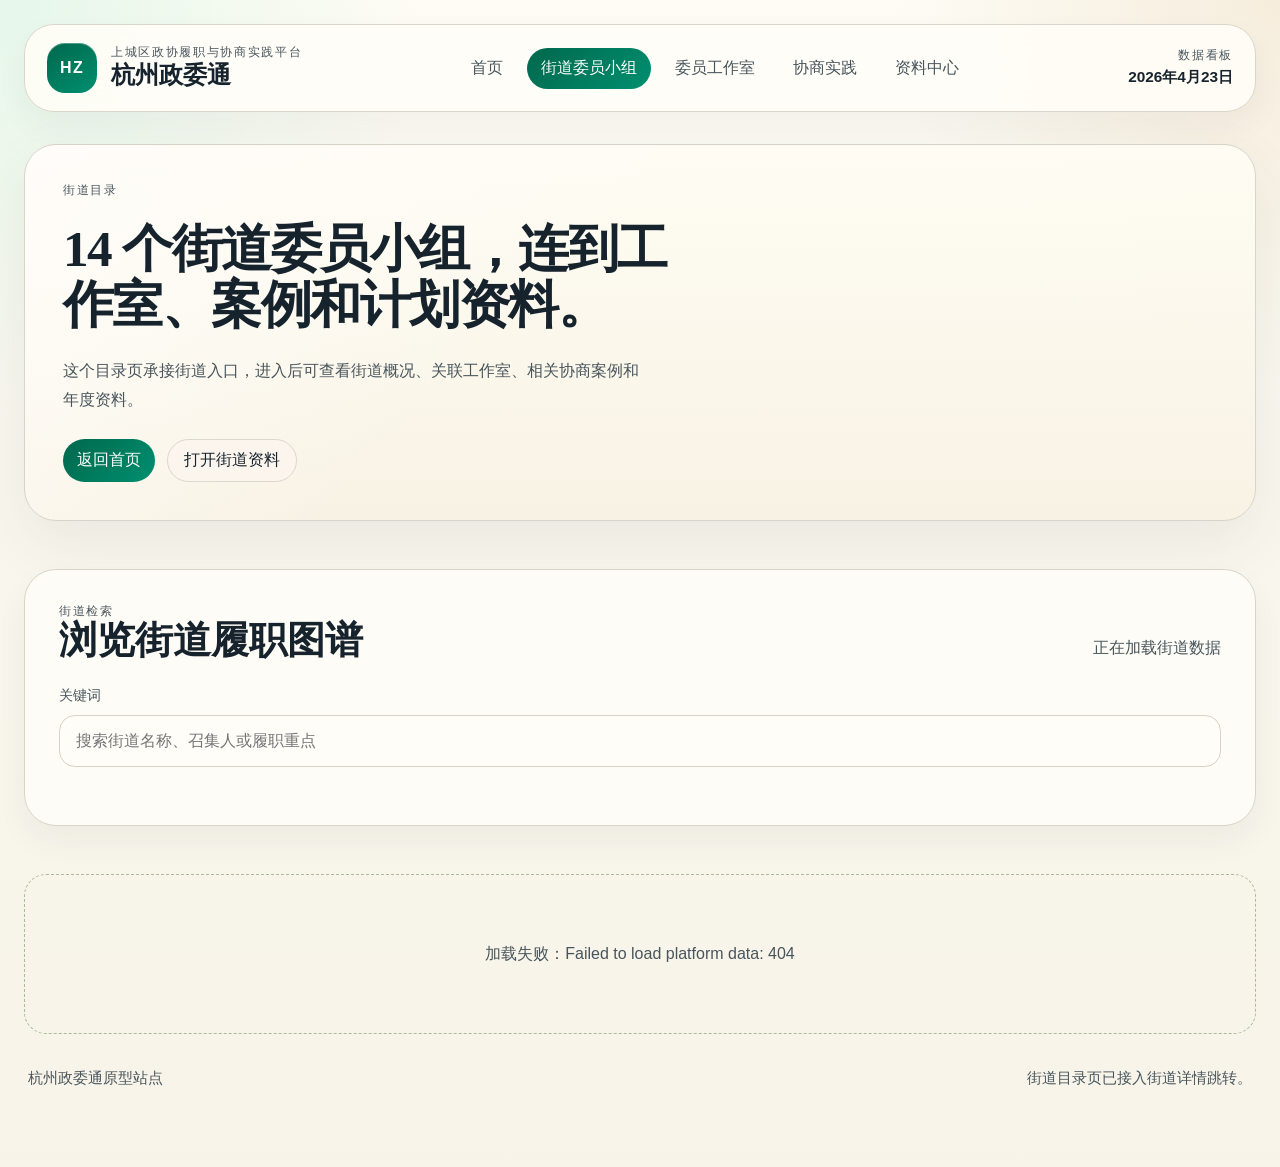
==== streets.html @ ad120f7b "Initial commit" ====
<!DOCTYPE html>
<html lang="zh-CN">
  <head>
    <meta charset="UTF-8" />
    <meta name="viewport" content="width=device-width, initial-scale=1.0" />
    <title>街道委员小组 | 杭州政委通</title>
    <meta
      name="description"
      content="杭州政委通街道委员小组页，支持查看14个街道与对应履职阵地。"
    />
    <link rel="stylesheet" href="./styles.css" />
  </head>
  <body>
    <div class="page-shell">
      <header class="topbar">
        <a class="brand-block" href="./index.html">
          <span class="brand-mark">HZ</span>
          <div>
            <p class="brand-eyebrow">上城区政协履职与协商实践平台</p>
            <h1 class="brand-name">杭州政委通</h1>
          </div>
        </a>
        <nav class="topnav" aria-label="主导航">
          <a href="./index.html">首页</a>
          <a class="is-current" href="./streets.html">街道委员小组</a>
          <a href="./studios.html">委员工作室</a>
          <a href="./index.html#practice">协商实践</a>
          <a href="./index.html#docs">资料中心</a>
        </nav>
        <div class="clock-panel">
          <span class="clock-label">数据看板</span>
          <strong id="live-time">2026年4月23日</strong>
        </div>
      </header>

      <main>
        <section class="page-hero reveal">
          <div class="page-hero__intro">
            <p class="section-kicker">街道目录</p>
            <h2>14 个街道委员小组，连到工作室、案例和计划资料。</h2>
            <p class="section-note">
              这个目录页承接街道入口，进入后可查看街道概况、关联工作室、相关协商案例和年度资料。
            </p>
            <div class="hero-actions">
              <a class="card-link" href="./index.html">返回首页</a>
              <a class="ghost-link" href="../data/2. 街道委员小组/14个街道.pdf">打开街道资料</a>
            </div>
          </div>
          <aside class="page-hero__side">
            <div class="metric-strip metric-strip--stack" id="street-directory-stats"></div>
          </aside>
        </section>

        <section class="section-block reveal">
          <div class="section-head">
            <div>
              <p class="section-kicker">街道检索</p>
              <h2>浏览街道履职图谱</h2>
            </div>
            <p class="section-note" id="street-directory-count">正在加载街道数据</p>
          </div>

          <div class="toolbar-grid">
            <label class="field field--wide">
              <span>关键词</span>
              <input id="street-search" type="search" placeholder="搜索街道名称、召集人或履职重点" />
            </label>
          </div>

          <div class="street-grid street-grid--directory" id="street-directory-grid"></div>
        </section>

        <section class="empty-state reveal" id="street-directory-empty" hidden>
          <p>没有找到匹配的街道委员小组。</p>
        </section>
      </main>

      <footer class="footer">
        <p>杭州政委通原型站点</p>
        <p>街道目录页已接入街道详情跳转。</p>
      </footer>
    </div>

    <script type="module" src="./streets.js"></script>
  </body>
</html>
---- styles.css ----
:root {
  color-scheme: light;
  --bg: oklch(0.975 0.012 92);
  --bg-soft: oklch(0.955 0.018 88);
  --surface: oklch(0.992 0.008 95 / 0.88);
  --surface-strong: oklch(0.96 0.016 90);
  --ink: oklch(0.25 0.026 240);
  --ink-soft: oklch(0.44 0.02 235);
  --line: oklch(0.84 0.018 110);
  --accent: oklch(0.58 0.112 170);
  --accent-deep: oklch(0.45 0.11 170);
  --signal: oklch(0.62 0.14 48);
  --gold: oklch(0.74 0.1 92);
  --shadow-soft: 0 22px 60px oklch(0.35 0.02 240 / 0.08);
  --shadow-card: 0 14px 32px oklch(0.3 0.02 240 / 0.05);
  --radius-lg: 30px;
  --radius-md: 22px;
  --radius-sm: 16px;
  --space-xs: 4px;
  --space-sm: 8px;
  --space-md: 12px;
  --space-lg: 16px;
  --space-xl: 24px;
  --space-2xl: 32px;
  --space-3xl: 48px;
  --space-4xl: 64px;
  --content-width: min(1360px, calc(100vw - 48px));
}

* {
  box-sizing: border-box;
}

html {
  scroll-behavior: smooth;
}

body {
  margin: 0;
  font-family: "PingFang SC", "Hiragino Sans GB", "Noto Sans CJK SC", sans-serif;
  color: var(--ink);
  background:
    radial-gradient(circle at top left, oklch(0.95 0.03 160 / 0.75), transparent 24%),
    radial-gradient(circle at top right, oklch(0.93 0.03 80 / 0.7), transparent 22%),
    linear-gradient(180deg, oklch(0.99 0.01 96), var(--bg) 36%, oklch(0.965 0.015 90));
  min-height: 100vh;
}

img {
  display: block;
  max-width: 100%;
}

a {
  color: inherit;
  text-decoration: none;
}

button,
input {
  font: inherit;
}

.sr-only {
  position: absolute;
  width: 1px;
  height: 1px;
  padding: 0;
  margin: -1px;
  overflow: hidden;
  clip: rect(0, 0, 0, 0);
  border: 0;
}

.page-shell {
  width: var(--content-width);
  margin: 0 auto;
  padding: var(--space-xl) 0 var(--space-4xl);
}

.topbar {
  position: sticky;
  top: 16px;
  z-index: 20;
  display: grid;
  grid-template-columns: auto 1fr auto;
  align-items: center;
  gap: var(--space-xl);
  padding: 18px 22px;
  margin-bottom: var(--space-2xl);
  background: color-mix(in oklch, var(--surface) 88%, white 12%);
  border: 1px solid color-mix(in oklch, var(--line) 78%, white 22%);
  border-radius: var(--radius-lg);
  box-shadow: var(--shadow-card);
  backdrop-filter: blur(18px);
}

.brand-block {
  display: flex;
  align-items: center;
  gap: 14px;
}

.brand-mark {
  display: inline-grid;
  place-items: center;
  width: 50px;
  height: 50px;
  border-radius: 18px;
  font-weight: 700;
  letter-spacing: 0.08em;
  color: white;
  background: linear-gradient(145deg, var(--accent-deep), var(--accent));
  box-shadow: inset 0 1px 0 oklch(0.96 0.02 170 / 0.34);
}

.brand-eyebrow,
.clock-label,
.kicker,
.section-kicker,
.board-label {
  margin: 0;
  font-size: 0.74rem;
  line-height: 1.2;
  letter-spacing: 0.14em;
  text-transform: uppercase;
  color: var(--ink-soft);
}

.brand-name,
.section-head h2,
.hero-copy h2,
.board-priority h3 {
  margin: 0;
  font-family: "Songti SC", "STSong", serif;
  font-weight: 700;
}

.brand-name {
  font-size: 1.5rem;
}

.topnav {
  display: flex;
  justify-content: center;
  flex-wrap: wrap;
  gap: 10px;
}

.topnav a {
  padding: 10px 14px;
  border-radius: 999px;
  color: var(--ink-soft);
  transition: background-color 180ms ease, color 180ms ease, transform 180ms ease;
}

.topnav a:hover,
.topnav a:focus-visible {
  color: var(--ink);
  background: color-mix(in oklch, var(--surface-strong) 86%, white 14%);
  transform: translateY(-1px);
}

.topnav a.is-current {
  color: white;
  background: linear-gradient(135deg, var(--accent-deep), var(--accent));
}

.clock-panel {
  display: grid;
  gap: 4px;
  justify-items: end;
  text-align: right;
}

.clock-panel strong {
  font-size: 0.96rem;
  font-weight: 600;
  font-variant-numeric: tabular-nums;
}

.hero {
  display: grid;
  grid-template-columns: minmax(0, 1.25fr) minmax(320px, 0.8fr);
  gap: var(--space-2xl);
  margin-bottom: var(--space-3xl);
}

.hero-copy,
.hero-board,
.section-block,
.hero-media {
  position: relative;
}

.hero-copy {
  display: grid;
  align-content: start;
  gap: var(--space-xl);
  padding: clamp(28px, 4vw, 44px);
  border-radius: calc(var(--radius-lg) + 8px);
  background:
    linear-gradient(135deg, color-mix(in oklch, var(--surface) 70%, white 30%), transparent 48%),
    linear-gradient(180deg, oklch(0.992 0.012 95 / 0.95), oklch(0.965 0.02 88 / 0.95));
  border: 1px solid color-mix(in oklch, var(--line) 84%, white 16%);
  box-shadow: var(--shadow-soft);
  overflow: hidden;
}

.hero-copy::after {
  content: "";
  position: absolute;
  inset: auto -10% -18% auto;
  width: 220px;
  height: 220px;
  border-radius: 50%;
  background: radial-gradient(circle, oklch(0.89 0.06 170 / 0.5), transparent 68%);
}

.kicker {
  color: var(--accent-deep);
}

.hero-copy h2 {
  max-width: 12ch;
  font-size: clamp(2.6rem, 5vw, 4.7rem);
  line-height: 1.05;
  letter-spacing: -0.04em;
}

.hero-summary {
  max-width: 46rem;
  margin: 0;
  font-size: 1.05rem;
  line-height: 1.9;
  color: var(--ink-soft);
}

.hero-summary strong {
  color: var(--ink);
}

.search-panel {
  display: grid;
  gap: 10px;
}

.search-panel input {
  width: min(560px, 100%);
  padding: 16px 20px;
  border-radius: 999px;
  border: 1px solid color-mix(in oklch, var(--line) 88%, white 12%);
  background: color-mix(in oklch, var(--surface) 86%, white 14%);
  color: var(--ink);
  outline: none;
  transition: border-color 180ms ease, box-shadow 180ms ease, transform 180ms ease;
}

.search-panel input:focus {
  border-color: color-mix(in oklch, var(--accent) 52%, var(--line) 48%);
  box-shadow: 0 0 0 4px oklch(0.9 0.03 170 / 0.45);
  transform: translateY(-1px);
}

.search-count {
  color: var(--ink-soft);
  font-size: 0.92rem;
}

.metric-strip {
  display: grid;
  grid-template-columns: repeat(4, minmax(0, 1fr));
  gap: var(--space-lg);
}

.metric-card {
  padding: 18px 18px 20px;
  border-radius: var(--radius-sm);
  background: color-mix(in oklch, var(--surface) 78%, white 22%);
  border: 1px solid color-mix(in oklch, var(--line) 80%, white 20%);
}

.metric-card strong {
  display: block;
  margin-bottom: 4px;
  font-size: 1.95rem;
  line-height: 1.1;
  font-variant-numeric: tabular-nums;
  overflow-wrap: anywhere;
}

.metric-card span {
  display: block;
  color: var(--ink-soft);
  font-size: 0.92rem;
}

.hero-board {
  display: grid;
  gap: var(--space-lg);
}

.board-card {
  padding: 22px;
  border-radius: var(--radius-md);
  background: color-mix(in oklch, var(--surface) 84%, white 16%);
  border: 1px solid color-mix(in oklch, var(--line) 82%, white 18%);
  box-shadow: var(--shadow-card);
}

.board-head {
  display: flex;
  justify-content: space-between;
  align-items: center;
  gap: var(--space-lg);
  margin-bottom: var(--space-lg);
}

.board-head a,
.board-mini {
  font-size: 0.86rem;
  color: var(--ink-soft);
}

.board-priority h3 {
  margin-bottom: 12px;
  font-size: 1.42rem;
  line-height: 1.3;
}

.board-priority p,
.board-list {
  margin: 0;
  color: var(--ink-soft);
  line-height: 1.75;
}

.board-list {
  display: grid;
  gap: 10px;
  padding-left: 18px;
  margin-top: 14px;
}

.action-grid {
  display: grid;
  grid-template-columns: repeat(2, minmax(0, 1fr));
  gap: 12px;
}

.action-tile {
  display: grid;
  gap: 4px;
  padding: 16px;
  border-radius: 18px;
  background: linear-gradient(
    180deg,
    color-mix(in oklch, var(--surface-strong) 74%, white 26%),
    color-mix(in oklch, var(--surface) 86%, white 14%)
  );
  border: 1px solid color-mix(in oklch, var(--line) 78%, white 22%);
  transition: transform 180ms ease, box-shadow 180ms ease, border-color 180ms ease;
}

.action-tile strong {
  font-size: 1rem;
}

.action-tile span {
  color: var(--ink-soft);
  font-size: 0.86rem;
}

.action-tile:hover,
.action-tile:focus-visible {
  transform: translateY(-2px);
  box-shadow: var(--shadow-card);
  border-color: color-mix(in oklch, var(--accent) 36%, var(--line) 64%);
}

.hero-media {
  display: grid;
  grid-template-columns: 1.12fr 0.88fr;
  grid-template-rows: minmax(220px, 1fr) minmax(220px, 1fr);
  gap: var(--space-lg);
}

.media-large,
.media-small {
  margin: 0;
  min-height: 0;
  border-radius: calc(var(--radius-lg) + 6px);
  overflow: hidden;
  box-shadow: var(--shadow-soft);
}

.media-large {
  grid-row: 1 / span 2;
}

.media-large img,
.media-small img {
  width: 100%;
  height: 100%;
  object-fit: cover;
}

.section-block {
  margin-bottom: var(--space-3xl);
  padding: clamp(22px, 3vw, 34px);
  border-radius: calc(var(--radius-lg) + 2px);
  background: color-mix(in oklch, var(--surface) 88%, white 12%);
  border: 1px solid color-mix(in oklch, var(--line) 82%, white 18%);
  box-shadow: var(--shadow-card);
}

.section-head {
  display: flex;
  justify-content: space-between;
  align-items: end;
  gap: var(--space-xl);
  margin-bottom: var(--space-xl);
}

.section-head-stack {
  align-items: start;
}

.section-head h2 {
  font-size: clamp(1.8rem, 3vw, 2.7rem);
  line-height: 1.15;
}

.section-note {
  max-width: 36rem;
  margin: 0;
  color: var(--ink-soft);
  line-height: 1.85;
}

.section-note-stack {
  display: grid;
  gap: 12px;
  justify-items: start;
}

.section-action {
  display: inline-flex;
  align-items: center;
  min-height: 40px;
  padding: 10px 14px;
  border-radius: 999px;
  color: var(--accent-deep);
  background: color-mix(in oklch, var(--accent) 12%, white 88%);
}

.module-grid,
.street-grid,
.sector-grid,
.docs-grid {
  display: grid;
  grid-template-columns: repeat(auto-fit, minmax(240px, 1fr));
  gap: var(--space-lg);
}

.module-card,
.street-card,
.sector-card,
.doc-card {
  display: grid;
  gap: 14px;
  padding: 20px;
  border-radius: 20px;
  background: linear-gradient(
    180deg,
    color-mix(in oklch, var(--surface) 84%, white 16%),
    color-mix(in oklch, var(--bg-soft) 76%, white 24%)
  );
  border: 1px solid color-mix(in oklch, var(--line) 80%, white 20%);
  transition: transform 180ms ease, border-color 180ms ease, box-shadow 180ms ease;
}

.module-card:hover,
.street-card:hover,
.sector-card:hover,
.doc-card:hover,
.module-card:focus-visible,
.street-card:focus-visible,
.sector-card:focus-visible,
.doc-card:focus-visible {
  transform: translateY(-3px);
  border-color: color-mix(in oklch, var(--accent) 34%, var(--line) 66%);
  box-shadow: var(--shadow-card);
}

.card-meta {
  display: flex;
  justify-content: space-between;
  align-items: center;
  gap: 10px;
  color: var(--ink-soft);
  font-size: 0.82rem;
}

.card-index {
  display: inline-grid;
  place-items: center;
  min-width: 36px;
  height: 36px;
  padding: 0 10px;
  border-radius: 999px;
  background: color-mix(in oklch, var(--gold) 28%, white 72%);
  color: color-mix(in oklch, var(--ink) 82%, var(--signal) 18%);
  font-weight: 700;
}

.module-card h3,
.street-card h3,
.sector-card h3,
.doc-card h3 {
  margin: 0;
  font-size: 1.1rem;
  line-height: 1.4;
}

.module-card p,
.street-card p,
.sector-card p,
.doc-card p {
  margin: 0;
  color: var(--ink-soft);
  line-height: 1.7;
}

.card-link {
  display: inline-flex;
  align-items: center;
  gap: 8px;
  width: fit-content;
  padding: 10px 14px;
  border-radius: 999px;
  color: white;
  background: linear-gradient(135deg, var(--accent-deep), var(--accent));
}

.street-card .chip-row,
.sector-card .chip-row,
.doc-card .chip-row {
  display: flex;
  flex-wrap: wrap;
  gap: 8px;
}

.chip {
  display: inline-flex;
  align-items: center;
  min-height: 32px;
  padding: 6px 12px;
  border-radius: 999px;
  background: color-mix(in oklch, var(--surface-strong) 66%, white 34%);
  color: var(--ink-soft);
  font-size: 0.84rem;
}

.filter-bar {
  display: flex;
  flex-wrap: wrap;
  gap: 10px;
  margin-bottom: var(--space-xl);
}

.pill {
  border: 0;
  padding: 10px 16px;
  border-radius: 999px;
  background: color-mix(in oklch, var(--surface-strong) 68%, white 32%);
  color: var(--ink-soft);
  cursor: pointer;
  transition: transform 180ms ease, background-color 180ms ease, color 180ms ease;
}

.pill:hover,
.pill:focus-visible {
  transform: translateY(-1px);
  color: var(--ink);
}

.pill.is-active {
  color: white;
  background: linear-gradient(135deg, var(--accent-deep), var(--accent));
}

.studio-grid,
.practice-grid {
  display: grid;
  grid-template-columns: repeat(auto-fit, minmax(300px, 1fr));
  gap: var(--space-lg);
}

.studio-card,
.practice-card {
  display: grid;
  gap: 16px;
  padding: 16px;
  border-radius: 24px;
  background: color-mix(in oklch, var(--surface) 88%, white 12%);
  border: 1px solid color-mix(in oklch, var(--line) 82%, white 18%);
  transition: transform 180ms ease, border-color 180ms ease, box-shadow 180ms ease;
}

.studio-card:hover,
.practice-card:hover {
  transform: translateY(-4px);
  border-color: color-mix(in oklch, var(--accent) 34%, var(--line) 66%);
  box-shadow: var(--shadow-card);
}

.studio-card--link,
.street-card--directory {
  height: 100%;
}

.studio-card figure,
.practice-card figure {
  margin: 0;
  aspect-ratio: 1.48;
  overflow: hidden;
  border-radius: 18px;
}

.studio-card img,
.practice-card img {
  width: 100%;
  height: 100%;
  object-fit: cover;
}

.studio-card__fallback {
  background: transparent;
}

.studio-body,
.practice-body {
  display: grid;
  gap: 10px;
}

.studio-topline,
.practice-topline {
  display: flex;
  justify-content: space-between;
  align-items: center;
  gap: 10px;
}

.studio-topline span,
.practice-topline span {
  color: var(--ink-soft);
  font-size: 0.86rem;
}

.studio-card h3,
.practice-card h3 {
  margin: 0;
  font-size: 1.14rem;
  line-height: 1.45;
}

.studio-card p,
.practice-card p {
  margin: 0;
  color: var(--ink-soft);
  line-height: 1.7;
}

.address-line {
  font-size: 0.9rem;
}

.empty-state {
  display: grid;
  place-items: center;
  min-height: 160px;
  border-radius: var(--radius-md);
  border: 1px dashed color-mix(in oklch, var(--line) 72%, var(--accent) 28%);
  color: var(--ink-soft);
}

.empty-mini {
  margin-top: var(--space-lg);
  padding: 16px 18px;
  border-radius: 18px;
  background: color-mix(in oklch, var(--surface-strong) 64%, white 36%);
  color: var(--ink-soft);
}

.page-hero {
  display: grid;
  grid-template-columns: minmax(0, 1.15fr) minmax(280px, 0.85fr);
  gap: var(--space-2xl);
  padding: clamp(24px, 4vw, 38px);
  margin-bottom: var(--space-3xl);
  border-radius: calc(var(--radius-lg) + 2px);
  background:
    linear-gradient(135deg, color-mix(in oklch, var(--surface) 68%, white 32%), transparent 42%),
    linear-gradient(180deg, oklch(0.992 0.012 95 / 0.95), oklch(0.962 0.02 88 / 0.95));
  border: 1px solid color-mix(in oklch, var(--line) 82%, white 18%);
  box-shadow: var(--shadow-soft);
}

.page-hero__intro,
.page-hero__side,
.detail-copy {
  display: grid;
  gap: var(--space-xl);
  align-content: start;
}

.page-hero__intro h2,
.detail-copy h2 {
  margin: 0;
  font-family: "Songti SC", "STSong", serif;
  font-size: clamp(2.2rem, 4vw, 3.8rem);
  line-height: 1.08;
  letter-spacing: -0.03em;
}

.page-hero__side {
  align-content: stretch;
}

.metric-strip--stack {
  grid-template-columns: repeat(2, minmax(0, 1fr));
}

.metric-strip--detail {
  grid-template-columns: repeat(2, minmax(0, 1fr));
}

.metric-card--compact strong {
  font-size: 1.52rem;
}

.hero-actions {
  display: flex;
  flex-wrap: wrap;
  gap: 12px;
}

.ghost-link {
  display: inline-flex;
  align-items: center;
  min-height: 42px;
  padding: 10px 16px;
  border-radius: 999px;
  color: var(--ink);
  background: color-mix(in oklch, var(--surface-strong) 70%, white 30%);
  border: 1px solid color-mix(in oklch, var(--line) 76%, white 24%);
}

.toolbar-grid {
  display: grid;
  grid-template-columns: repeat(3, minmax(0, 1fr));
  gap: var(--space-lg);
  margin-bottom: var(--space-xl);
}

.field {
  display: grid;
  gap: 10px;
}

.field--wide {
  grid-column: 1 / -1;
}

.field span {
  color: var(--ink-soft);
  font-size: 0.88rem;
}

.field input,
.field select {
  min-height: 52px;
  padding: 14px 16px;
  border-radius: 16px;
  border: 1px solid color-mix(in oklch, var(--line) 84%, white 16%);
  background: color-mix(in oklch, var(--surface) 84%, white 16%);
  color: var(--ink);
  outline: none;
}

.field input:focus,
.field select:focus {
  border-color: color-mix(in oklch, var(--accent) 48%, var(--line) 52%);
  box-shadow: 0 0 0 4px oklch(0.9 0.03 170 / 0.45);
}

.studio-grid--directory {
  grid-template-columns: repeat(auto-fit, minmax(260px, 1fr));
}

.street-grid--directory {
  grid-template-columns: repeat(auto-fit, minmax(280px, 1fr));
}

.docs-grid--compact {
  grid-template-columns: repeat(auto-fit, minmax(240px, 1fr));
}

.breadcrumb {
  display: flex;
  flex-wrap: wrap;
  gap: 8px;
  align-items: center;
  color: var(--ink-soft);
  font-size: 0.9rem;
  margin-bottom: 16px;
}

.detail-hero {
  display: grid;
  grid-template-columns: minmax(0, 1.08fr) minmax(280px, 0.92fr);
  gap: var(--space-2xl);
  align-items: stretch;
}

.detail-media {
  min-height: 340px;
  border-radius: calc(var(--radius-lg) + 4px);
  overflow: hidden;
  box-shadow: var(--shadow-soft);
  background: color-mix(in oklch, var(--surface-strong) 70%, white 30%);
}

.detail-media img {
  width: 100%;
  height: 100%;
  object-fit: cover;
}

.detail-media__figure {
  display: grid;
  grid-template-rows: minmax(0, 1fr) auto;
  height: 100%;
  margin: 0;
}

.detail-media__caption {
  display: grid;
  gap: 6px;
  padding: 18px 20px 22px;
  background: linear-gradient(180deg, color-mix(in oklch, var(--surface) 74%, white 26%), color-mix(in oklch, var(--surface-strong) 82%, white 18%));
}

.detail-media__caption span {
  color: var(--ink-soft);
  font-size: 0.76rem;
  letter-spacing: 0.12em;
  text-transform: uppercase;
}

.detail-media__caption strong {
  font-family: "Songti SC", "STSong", serif;
  font-size: 1.08rem;
  line-height: 1.45;
}

.detail-media__caption p {
  margin: 0;
  color: var(--ink-soft);
  line-height: 1.7;
}

.detail-columns {
  display: grid;
  grid-template-columns: repeat(2, minmax(0, 1fr));
  gap: var(--space-lg);
}

.info-card {
  display: grid;
  gap: 14px;
  padding: 22px;
  border-radius: 22px;
  background: color-mix(in oklch, var(--surface) 84%, white 16%);
  border: 1px solid color-mix(in oklch, var(--line) 80%, white 20%);
}

.info-card h3 {
  margin: 0;
  font-family: "Songti SC", "STSong", serif;
  font-size: 1.2rem;
}

.info-card p {
  margin: 0;
  color: var(--ink-soft);
  line-height: 1.85;
}

.content-stack {
  display: grid;
  gap: 14px;
}

.content-stack p {
  margin: 0;
  color: var(--ink-soft);
  line-height: 1.9;
}

.narrative-grid {
  display: grid;
  grid-template-columns: repeat(auto-fit, minmax(220px, 1fr));
  gap: var(--space-lg);
}

.narrative-card {
  display: grid;
  gap: 12px;
  padding: 20px;
  border-radius: 22px;
  background:
    linear-gradient(180deg, color-mix(in oklch, var(--surface) 76%, white 24%), color-mix(in oklch, var(--bg-soft) 72%, white 28%));
  border: 1px solid color-mix(in oklch, var(--line) 78%, white 22%);
}

.narrative-card__eyebrow {
  margin: 0;
  color: var(--ink-soft);
  font-size: 0.78rem;
  letter-spacing: 0.12em;
  text-transform: uppercase;
}

.narrative-card h3 {
  margin: 0;
  font-family: "Songti SC", "STSong", serif;
  font-size: 1.14rem;
}

.narrative-card p {
  margin: 0;
  color: var(--ink-soft);
  line-height: 1.8;
}

.info-list {
  display: grid;
}

.info-row {
  display: grid;
  gap: 6px;
  padding: 14px 0;
}

.info-row + .info-row {
  border-top: 1px solid color-mix(in oklch, var(--line) 78%, white 22%);
}

.info-row span {
  color: var(--ink-soft);
  font-size: 0.88rem;
}

.info-row strong {
  font-size: 1rem;
  line-height: 1.65;
}

.media-fallback {
  display: grid;
  align-content: end;
  gap: 10px;
  width: 100%;
  min-height: 260px;
  height: 100%;
  padding: 24px;
  background:
    radial-gradient(circle at top right, oklch(0.9 0.08 85 / 0.55), transparent 28%),
    linear-gradient(145deg, oklch(0.46 0.1 170), oklch(0.64 0.08 120));
  color: white;
}

.media-fallback strong {
  font-size: 1.4rem;
  line-height: 1.35;
}

.media-fallback__eyebrow {
  font-size: 0.78rem;
  letter-spacing: 0.14em;
  text-transform: uppercase;
  opacity: 0.8;
}

.bullet-list {
  display: grid;
  gap: 12px;
  margin: 0;
  padding-left: 18px;
  color: var(--ink-soft);
  line-height: 1.8;
}

.gallery-grid {
  display: grid;
  grid-template-columns: repeat(auto-fit, minmax(260px, 1fr));
  gap: var(--space-lg);
}

.gallery-card {
  display: grid;
  gap: 14px;
  padding: 14px;
  border-radius: 24px;
  background: color-mix(in oklch, var(--surface) 88%, white 12%);
  border: 1px solid color-mix(in oklch, var(--line) 82%, white 18%);
  box-shadow: var(--shadow-card);
}

.gallery-card figure {
  margin: 0;
  aspect-ratio: 1.32;
  overflow: hidden;
  border-radius: 18px;
}

.gallery-card img {
  width: 100%;
  height: 100%;
  object-fit: cover;
}

.gallery-card__body {
  display: grid;
  gap: 8px;
}

.gallery-card__body span {
  color: var(--ink-soft);
  font-size: 0.8rem;
  letter-spacing: 0.08em;
  text-transform: uppercase;
}

.gallery-card__body h3 {
  margin: 0;
  font-size: 1.06rem;
  line-height: 1.45;
}

.gallery-card__body p {
  margin: 0;
  color: var(--ink-soft);
  line-height: 1.75;
}

.footer {
  display: flex;
  justify-content: space-between;
  gap: var(--space-lg);
  padding: 20px 4px 0;
  color: var(--ink-soft);
  font-size: 0.92rem;
}

.reveal,
.reveal.is-visible {
  opacity: 1;
  transform: translateY(0);
}

@media (max-width: 1120px) {
  .topbar {
    grid-template-columns: 1fr;
    justify-items: start;
  }

  .clock-panel {
    justify-items: start;
    text-align: left;
  }

  .hero {
    grid-template-columns: 1fr;
  }

  .page-hero,
  .detail-hero,
  .detail-columns {
    grid-template-columns: 1fr;
  }

  .narrative-grid,
  .gallery-grid {
    grid-template-columns: repeat(2, minmax(0, 1fr));
  }

  .hero-copy h2 {
    max-width: 16ch;
  }
}

@media (max-width: 860px) {
  .page-shell {
    width: min(100vw - 24px, 1360px);
    padding-top: 12px;
  }

  .topbar {
    top: 10px;
    padding: 16px;
  }

  .hero-copy,
  .section-block {
    padding: 22px;
  }

  .metric-strip {
    grid-template-columns: repeat(2, minmax(0, 1fr));
  }

  .metric-strip--detail,
  .metric-strip--stack,
  .toolbar-grid {
    grid-template-columns: 1fr;
  }

  .hero-media {
    grid-template-columns: 1fr;
    grid-template-rows: auto;
  }

  .media-large {
    grid-row: auto;
    min-height: 260px;
  }

  .media-small {
    min-height: 220px;
  }

  .section-head,
  .footer {
    flex-direction: column;
    align-items: start;
  }
}

@media (max-width: 640px) {
  .brand-block {
    align-items: start;
  }

  .brand-name {
    font-size: 1.3rem;
  }

  .hero-copy h2 {
    font-size: clamp(2.1rem, 9vw, 3.2rem);
  }

  .search-panel input {
    width: 100%;
  }

  .metric-strip,
  .action-grid,
  .module-grid,
  .street-grid,
  .studio-grid,
  .sector-grid,
  .practice-grid,
  .docs-grid,
  .detail-columns,
  .narrative-grid,
  .gallery-grid {
    grid-template-columns: 1fr;
  }
}
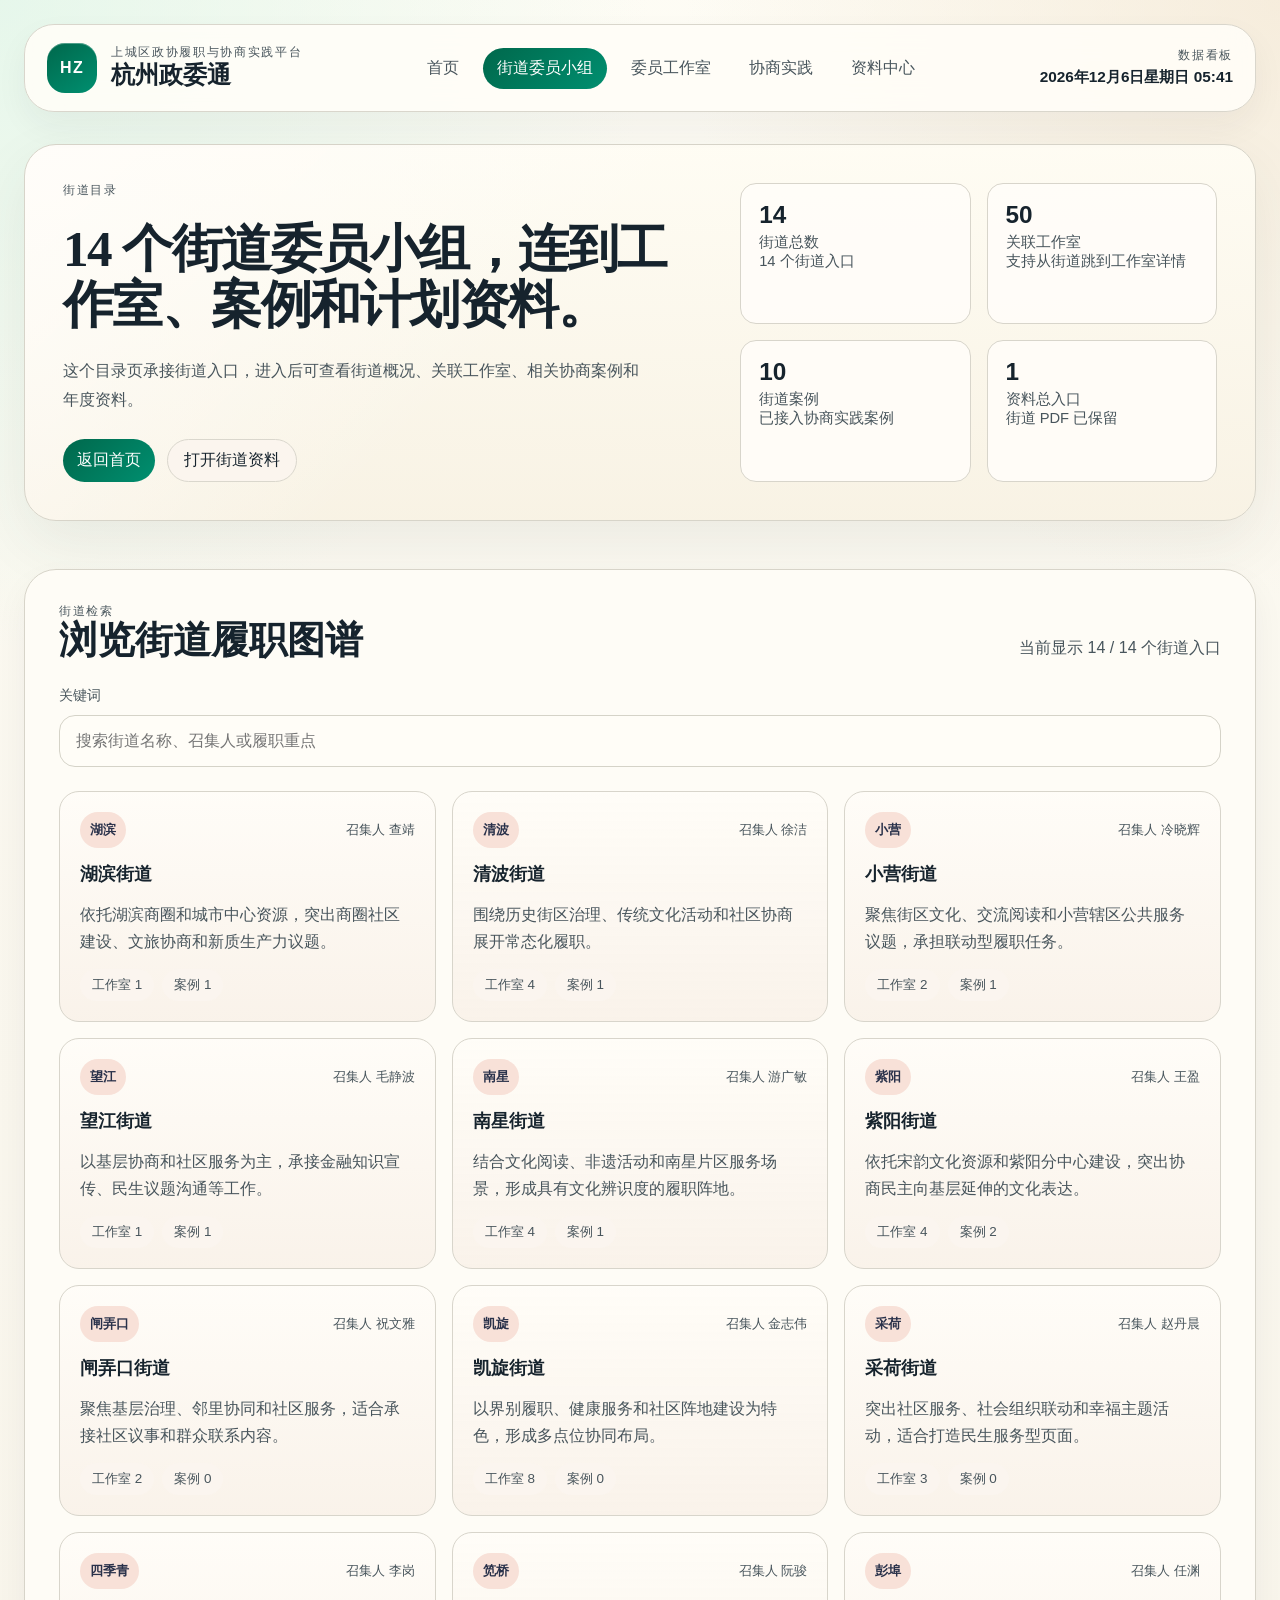
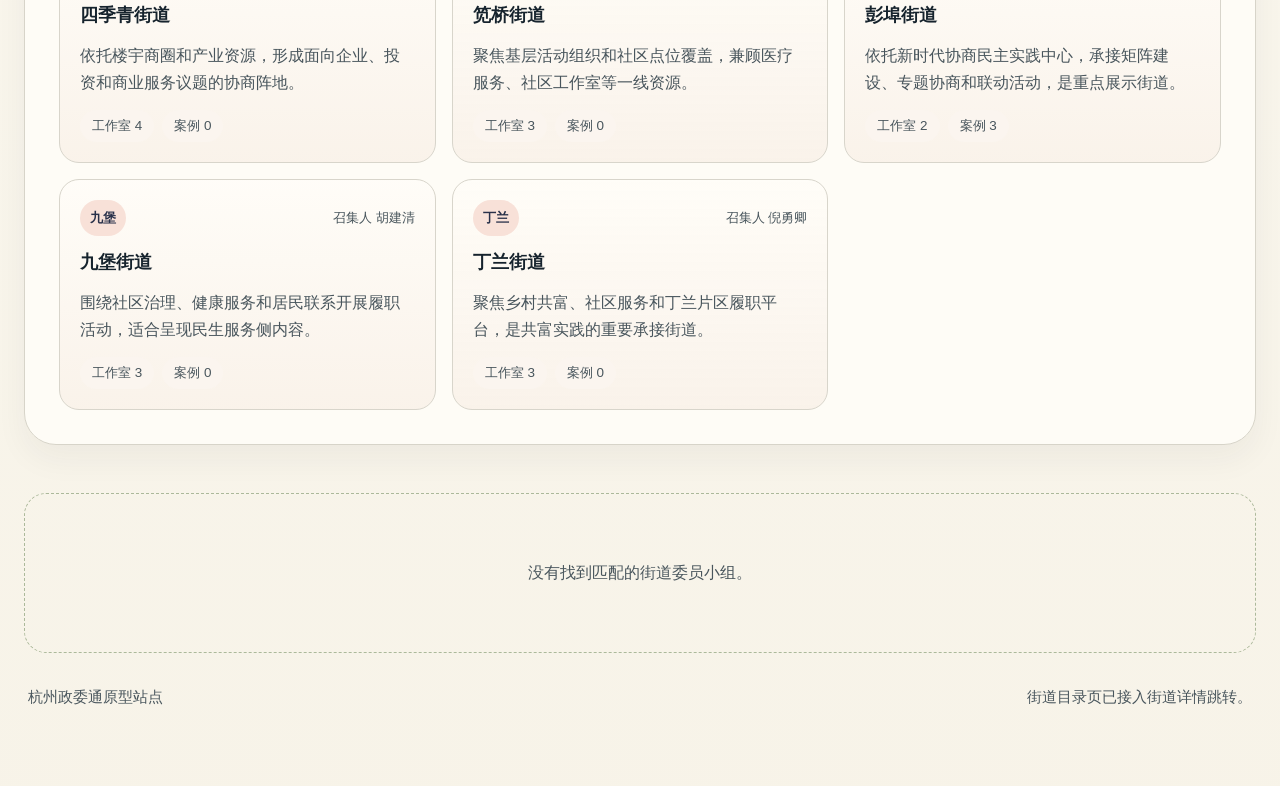
==== commit 1fa2826a: "Add data folder with images and documents; update paths for GitHub Pages" ====
--- a/streets.html
+++ b/streets.html
@@ -43,7 +43,7 @@
             </p>
             <div class="hero-actions">
               <a class="card-link" href="./index.html">返回首页</a>
-              <a class="ghost-link" href="../data/2. 街道委员小组/14个街道.pdf">打开街道资料</a>
+              <a class="ghost-link" href="./data/2. 街道委员小组/14个街道.pdf">打开街道资料</a>
             </div>
           </div>
           <aside class="page-hero__side">
